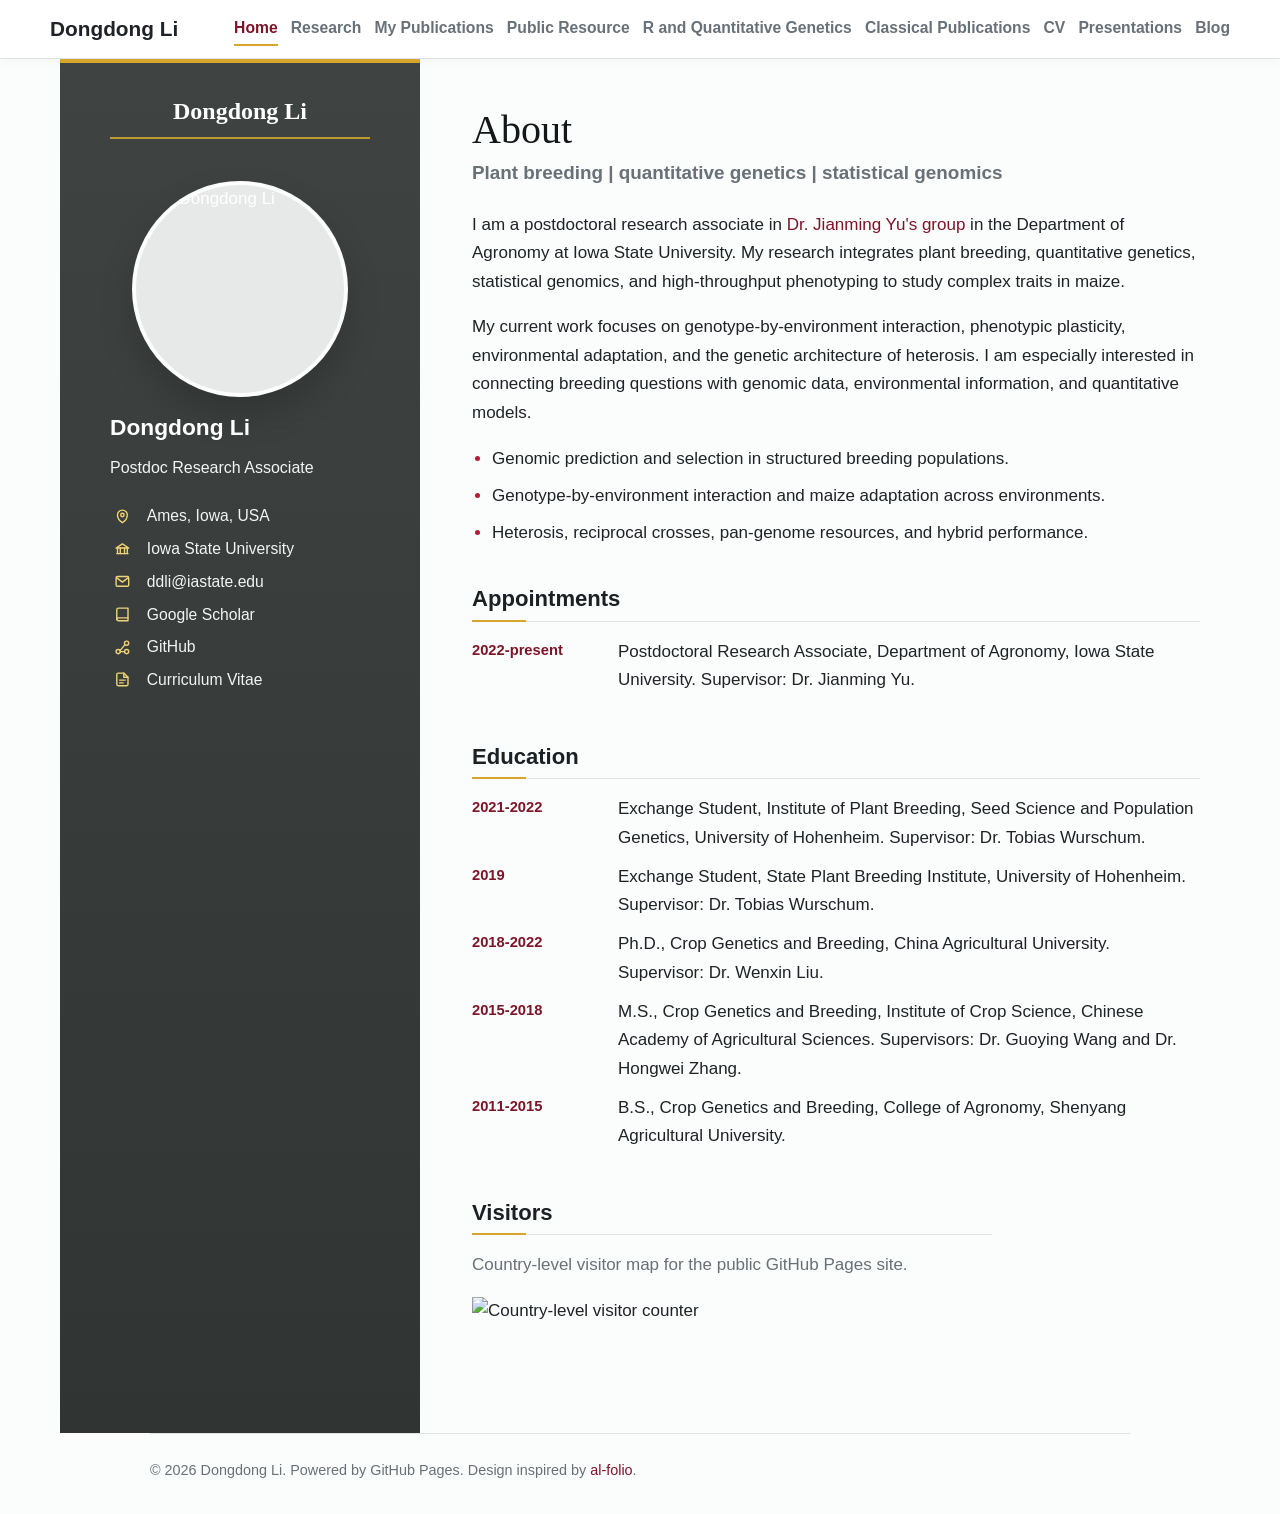
==== index.html @ 4d4f45b5 "Add personal academic website" ====
<!doctype html>
<html lang="en">
  <head>
    <meta charset="utf-8">
    <meta name="viewport" content="width=device-width, initial-scale=1">
    <title>Dongdong Li</title>
    <meta
      name="description"
      content="Dr. Dongdong Li, Postdoctoral Research Associate in plant breeding, quantitative genetics, and statistical genomics at Iowa State University."
    >
    <meta name="author" content="Dongdong Li">
    <meta property="og:title" content="Dongdong Li">
    <meta
      property="og:description"
      content="Plant breeding, quantitative genetics, statistical genomics, genomic prediction, and maize complex traits."
    >
    <meta property="og:type" content="website">
    <meta property="og:url" content="https://dongdongli-genetics.github.io/">
    <link rel="canonical" href="https://dongdongli-genetics.github.io/">
    <link rel="stylesheet" href="styles.css">
    <script type="application/ld+json">
      {
        "@context": "https://schema.org",
        "@type": "Person",
        "name": "Dongdong Li",
        "honorificPrefix": "Dr.",
        "jobTitle": "Postdoctoral Research Associate",
        "affiliation": {
          "@type": "CollegeOrUniversity",
          "name": "Iowa State University"
        },
        "department": "Department of Agronomy",
        "email": "mailto:ddli@iastate.edu",
        "url": "https://dongdongli-genetics.github.io/",
        "sameAs": [
          "https://github.com/dongdongli-genetics",
          "https://scholar.google.com/citations?user=GjhLVrcAAAAJ&hl=en",
          "https://www.agron.iastate.edu/people/li-dongdong/",
          "https://sites.google.com/iastate.edu/dongdong-li/home"
        ],
        "knowsAbout": [
          "Plant breeding",
          "Quantitative genetics",
          "Statistical genomics",
          "Genomic prediction",
          "Genome-wide association studies",
          "Genotype-by-environment interaction",
          "Heterosis",
          "Maize genetics"
        ]
      }
    </script>
  </head>
  <body>
    <a class="skip-link" href="#main">Skip to content</a>

    <header class="site-header">
      <nav class="nav" aria-label="Primary navigation">
        <a class="site-title" href="index.html">Dongdong Li</a>
        <button class="nav-toggle" type="button" aria-label="Open navigation" aria-expanded="false">
          <span></span>
          <span></span>
          <span></span>
        </button>
        <div class="nav-links">
          <a href="index.html" aria-current="page">Home</a>
          <a href="research.html">Research</a>
          <a href="my-publications.html">My Publications</a>
          <a href="public-resource.html">Public Resource</a>
          <a href="r-quantitative-genetics.html">R and Quantitative Genetics</a>
          <a href="classical-publication.html">Classical Publications</a>
          <a href="cv.html">CV</a>
          <a href="presentations-lectures-meetings.html">Presentations</a>
          <a href="blog.html">Blog</a>
        </div>
      </nav>
    </header>

    <main id="main" class="home-page">
      <div class="home-layout">
        <aside class="home-sidebar" aria-label="Profile and contact information">
          <div class="sidebar-inner">
            <h1 class="sidebar-title">Dongdong Li</h1>
            <img
              class="sidebar-photo"
              src="https://www.agron.iastate.edu/files/2023/05/Dongdong_20Li-300x296.png"
              alt="Dr. Dongdong Li"
              width="300"
              height="296"
            >
            <h2 class="sidebar-name">Dongdong Li</h2>
            <p class="sidebar-bio">
              Postdoc Research Associate
            </p>
            <ul class="sidebar-links">
              <li>
                <span class="side-icon" aria-hidden="true">
                  <svg viewBox="0 0 24 24" focusable="false">
                    <path d="M12 21s7-4.4 7-11a7 7 0 0 0-14 0c0 6.6 7 11 7 11z"></path>
                    <circle cx="12" cy="10" r="2.4"></circle>
                  </svg>
                </span>
                <span>Ames, Iowa, USA</span>
              </li>
              <li>
                <a href="https://www.agron.iastate.edu/people/li-dongdong/" target="_blank" rel="noopener noreferrer">
                  <span class="side-icon" aria-hidden="true">
                    <svg viewBox="0 0 24 24" focusable="false">
                      <path d="M3 10h18L12 4 3 10z"></path>
                      <path d="M5 10v8"></path>
                      <path d="M9 10v8"></path>
                      <path d="M15 10v8"></path>
                      <path d="M19 10v8"></path>
                      <path d="M4 18h16"></path>
                    </svg>
                  </span>
                  <span>Iowa State University</span>
                </a>
              </li>
              <li>
                <a href="mailto:ddli@iastate.edu">
                  <span class="side-icon" aria-hidden="true">
                    <svg viewBox="0 0 24 24" focusable="false">
                      <rect x="3" y="5" width="18" height="14" rx="2"></rect>
                      <path d="M4 7l8 6 8-6"></path>
                    </svg>
                  </span>
                  <span>ddli@iastate.edu</span>
                </a>
              </li>
              <li>
                <a href="https://scholar.google.com/citations?user=GjhLVrcAAAAJ&hl=en" target="_blank" rel="noopener noreferrer">
                  <span class="side-icon" aria-hidden="true">
                    <svg viewBox="0 0 24 24" focusable="false">
                      <path d="M4 19.5A2.5 2.5 0 0 1 6.5 17H20"></path>
                      <path d="M6.5 3H20v18H6.5A2.5 2.5 0 0 1 4 18.5v-13A2.5 2.5 0 0 1 6.5 3z"></path>
                    </svg>
                  </span>
                  <span>Google Scholar</span>
                </a>
              </li>
              <li>
                <a href="https://github.com/dongdongli-genetics" target="_blank" rel="noopener noreferrer">
                  <span class="side-icon" aria-hidden="true">
                    <svg viewBox="0 0 24 24" focusable="false">
                      <circle cx="6" cy="18" r="3"></circle>
                      <circle cx="18" cy="6" r="3"></circle>
                      <circle cx="18" cy="18" r="3"></circle>
                      <path d="M8.6 16.6l6.8-8.2"></path>
                      <path d="M9 18h6"></path>
                    </svg>
                  </span>
                  <span>GitHub</span>
                </a>
              </li>
              <li>
                <a href="cv.html">
                  <span class="side-icon" aria-hidden="true">
                    <svg viewBox="0 0 24 24" focusable="false">
                      <path d="M14 3H6a2 2 0 0 0-2 2v14a2 2 0 0 0 2 2h12a2 2 0 0 0 2-2V9z"></path>
                      <path d="M14 3v6h6"></path>
                      <path d="M8 13h8"></path>
                      <path d="M8 17h5"></path>
                    </svg>
                  </span>
                  <span>Curriculum Vitae</span>
                </a>
              </li>
            </ul>
          </div>
        </aside>

        <div class="home-content">
          <section class="section first-section" aria-labelledby="about-title">
            <h1 id="about-title">About</h1>
            <p class="subtitle">
              Plant breeding | quantitative genetics | statistical genomics
            </p>

            <p>
              I am a postdoctoral research associate in
              <a href="https://www.agron.iastate.edu/people/jianming-yu/" target="_blank" rel="noopener noreferrer">Dr. Jianming Yu's group</a>
              in the Department of Agronomy at Iowa State University. My research integrates plant
              breeding, quantitative genetics, statistical genomics, and high-throughput phenotyping
              to study complex traits in maize.
            </p>

            <p>
              My current work focuses on genotype-by-environment interaction, phenotypic plasticity,
              environmental adaptation, and the genetic architecture of heterosis. I am especially
              interested in connecting breeding questions with genomic data, environmental information,
              and quantitative models.
            </p>

            <ul class="compact-list focus-list">
              <li>Genomic prediction and selection in structured breeding populations.</li>
              <li>Genotype-by-environment interaction and maize adaptation across environments.</li>
              <li>Heterosis, reciprocal crosses, pan-genome resources, and hybrid performance.</li>
            </ul>
          </section>

          <section class="section" aria-labelledby="appointments-title">
            <h2 id="appointments-title">Appointments</h2>
            <div class="timeline">
              <p><span>2022-present</span> Postdoctoral Research Associate, Department of Agronomy, Iowa State University. Supervisor: Dr. Jianming Yu.</p>
            </div>
          </section>

          <section class="section" aria-labelledby="education-title">
            <h2 id="education-title">Education</h2>
            <div class="timeline">
              <p><span>2021-2022</span> Exchange Student, Institute of Plant Breeding, Seed Science and Population Genetics, University of Hohenheim. Supervisor: Dr. Tobias Wurschum.</p>
              <p><span>2019</span> Exchange Student, State Plant Breeding Institute, University of Hohenheim. Supervisor: Dr. Tobias Wurschum.</p>
              <p><span>2018-2022</span> Ph.D., Crop Genetics and Breeding, China Agricultural University. Supervisor: Dr. Wenxin Liu.</p>
              <p><span>2015-2018</span> M.S., Crop Genetics and Breeding, Institute of Crop Science, Chinese Academy of Agricultural Sciences. Supervisors: Dr. Guoying Wang and Dr. Hongwei Zhang.</p>
              <p><span>2011-2015</span> B.S., Crop Genetics and Breeding, College of Agronomy, Shenyang Agricultural University.</p>
            </div>
          </section>

          <section class="section visitor-section" aria-labelledby="visitors-title">
            <h2 id="visitors-title">Visitors</h2>
            <p class="muted-text">Country-level visitor map for the public GitHub Pages site.</p>
            <img
              class="visitor-counter"
              src="https://github-visitor-counter-tau.vercel.app/api?username=dongdongli-genetics&project=personal-website&displayMode=flagMap&mapSize=medium&theme=transparent&label=Visitors&showcount=true"
              alt="Country-level visitor counter"
              loading="lazy"
            >
          </section>
        </div>
      </div>
    </main>

    <footer class="site-footer">
      <p>&copy; <span id="year"></span> Dongdong Li. Powered by GitHub Pages. Design inspired by <a href="https://github.com/alshedivat/al-folio" target="_blank" rel="noopener noreferrer">al-folio</a>.</p>
    </footer>

    <script src="script.js"></script>
  </body>
</html>
---- styles.css ----
:root {
  --text: #1f2328;
  --muted: #687078;
  --light: #f5f7f8;
  --border: #dde3e7;
  --accent: #b31b34;
  --accent-dark: #7e1427;
  --gold: #d6a72c;
  --teal: #2b7a78;
  --sidebar: #3f4442;
  --sidebar-dark: #303534;
  --page: #fbfcfc;
  --surface: #fff;
  --max-width: 980px;
}

* {
  box-sizing: border-box;
}

html {
  scroll-behavior: smooth;
}

body {
  margin: 0;
  background: var(--page);
  color: var(--text);
  font-family: Aptos, -apple-system, BlinkMacSystemFont, "Segoe UI", Roboto, Helvetica, Arial, sans-serif;
  font-size: 17px;
  line-height: 1.68;
}

a {
  color: var(--accent-dark);
  text-decoration: none;
}

a:hover {
  color: var(--accent);
  text-decoration: underline;
}

.skip-link {
  position: absolute;
  left: 1rem;
  top: -4rem;
  z-index: 20;
  background: var(--text);
  color: #fff;
  padding: 0.55rem 0.8rem;
}

.skip-link:focus {
  top: 1rem;
}

.site-header {
  border-bottom: 1px solid var(--border);
  background: rgba(255, 255, 255, 0.98);
  box-shadow: 0 1px 12px rgba(31, 35, 40, 0.04);
}

.nav {
  display: flex;
  align-items: center;
  justify-content: space-between;
  gap: 1rem;
  width: min(100% - 2rem, 1180px);
  min-height: 58px;
  margin: 0 auto;
}

.site-title {
  color: var(--text);
  font-size: 1.3rem;
  font-weight: 700;
}

.site-title:hover {
  color: var(--text);
  text-decoration: none;
}

.nav-links {
  display: flex;
  align-items: center;
  justify-content: flex-end;
  flex-wrap: wrap;
  gap: 0.82rem;
  font-size: 0.98rem;
  font-weight: 700;
}

.nav-links a {
  color: var(--muted);
  border-bottom: 2px solid transparent;
  padding: 0.15rem 0;
}

.nav-links a:hover {
  color: var(--accent-dark);
}

.nav-links a[aria-current="page"] {
  color: var(--accent-dark);
  border-bottom-color: var(--gold);
}

.nav-toggle {
  display: none;
  width: 38px;
  height: 38px;
  border: 1px solid var(--border);
  border-radius: 4px;
  background: #fff;
}

.nav-toggle span {
  display: block;
  width: 17px;
  height: 2px;
  margin: 4px auto;
  background: var(--muted);
}

.page {
  width: min(100% - 2rem, var(--max-width));
  margin: 0 auto;
  padding: 2.5rem 0 3rem;
}

.home-page {
  width: min(100% - 2rem, 1160px);
  margin: 0 auto;
}

.home-layout {
  display: grid;
  grid-template-columns: minmax(290px, 360px) minmax(0, 1fr);
  align-items: stretch;
  min-height: calc(100vh - 58px);
}

.home-sidebar {
  border-top: 4px solid var(--gold);
  background: linear-gradient(180deg, var(--sidebar) 0%, var(--sidebar-dark) 100%);
  color: #fff;
  padding: 2.15rem 2rem 2.65rem;
}

.sidebar-inner {
  width: min(100%, 260px);
  margin: 0 auto;
}

.sidebar-title {
  margin: 0 0 2.6rem;
  border-bottom: 2px solid rgba(214, 167, 44, 0.85);
  padding-bottom: 0.7rem;
  color: #fff;
  font-size: 1.5rem;
  font-weight: 700;
  line-height: 1.2;
  text-align: center;
}

.sidebar-photo {
  display: block;
  width: 216px;
  height: 216px;
  margin: 0 auto 1rem;
  border: 4px solid rgba(255, 255, 255, 0.92);
  border-radius: 50%;
  background: #e7e8e8;
  box-shadow: 0 18px 34px rgba(0, 0, 0, 0.18);
  object-fit: cover;
  object-position: center top;
}

.sidebar-name {
  margin: 0 0 0.85rem;
  border-bottom: 0;
  padding-bottom: 0;
  color: #fff;
  font-size: 1.42rem;
  font-weight: 700;
}

.sidebar-name::after {
  display: none;
}

.sidebar-bio {
  margin-bottom: 1.65rem;
  color: rgba(255, 255, 255, 0.94);
  font-size: 1rem;
  line-height: 1.5;
}

.sidebar-links {
  display: grid;
  gap: 0.82rem;
  margin: 0;
  padding: 0;
  list-style: none;
}

.sidebar-links li,
.sidebar-links a {
  display: flex;
  align-items: center;
  gap: 0.75rem;
  min-width: 0;
  color: rgba(255, 255, 255, 0.94);
  font-size: 0.98rem;
  line-height: 1.25;
}

.sidebar-links a:hover {
  color: #f4d477;
  text-decoration: underline;
}

.side-icon {
  display: inline-flex;
  flex: 0 0 1.55rem;
  align-items: center;
  justify-content: center;
  min-width: 1.55rem;
  color: #f1d278;
}

.side-icon svg {
  width: 1.05rem;
  height: 1.05rem;
  fill: none;
  stroke: currentColor;
  stroke-linecap: round;
  stroke-linejoin: round;
  stroke-width: 2;
}

.home-content {
  max-width: 780px;
  padding: 3rem 0 3.5rem 3.25rem;
}

.home-content h1 {
  font-size: 2.5rem;
}

.home-content .section {
  clear: none;
}

.home-content .first-section {
  padding-top: 0;
}

.intro {
  min-height: 310px;
}

.profile {
  float: right;
  width: 245px;
  margin: 0 0 1.25rem 2rem;
  color: var(--muted);
  font-size: 0.92rem;
  text-align: center;
}

.profile img {
  width: 210px;
  height: 210px;
  margin: 0 auto 0.8rem;
  border-radius: 4px;
  object-fit: cover;
  object-position: center top;
}

.profile p {
  margin: 0.3rem 0;
}

h1,
h2,
h3,
p {
  margin-top: 0;
}

h1 {
  margin-bottom: 0.35rem;
  color: #14171a;
  font-family: Georgia, "Times New Roman", serif;
  font-size: 2.65rem;
  font-weight: 500;
  line-height: 1.15;
}

.page-title {
  margin-bottom: 1.05rem;
  border-bottom: 1px solid var(--border);
  padding-bottom: 0.45rem;
  font-size: 2.35rem;
}

.subtitle {
  margin-bottom: 1.55rem;
  color: var(--muted);
  font-size: 1.18rem;
  font-weight: 600;
  line-height: 1.45;
}

.lead {
  max-width: 760px;
  margin: 0 0 1.9rem;
  color: #3e474f;
  font-size: 1.08rem;
  line-height: 1.62;
}

h2 {
  position: relative;
  margin-bottom: 1rem;
  border-bottom: 1px solid var(--border);
  padding-bottom: 0.42rem;
  color: #1b2024;
  font-size: 1.38rem;
  font-weight: 650;
  line-height: 1.3;
}

h2::after {
  position: absolute;
  bottom: -1px;
  left: 0;
  width: 54px;
  height: 2px;
  background: var(--gold);
  content: "";
}

h3 {
  margin-bottom: 0.35rem;
  font-size: 1rem;
  font-weight: 700;
}

.section {
  clear: both;
  padding-top: 2.35rem;
}

.first-section {
  padding-top: 0.25rem;
}

.link-row {
  display: flex;
  flex-wrap: wrap;
  gap: 0.35rem 0.85rem;
  margin-top: 1.25rem;
}

.link-row a {
  font-size: 0.95rem;
}

.focus-list {
  margin-top: 1rem;
}

.compact-list {
  margin: 0;
  padding-left: 1.25rem;
}

.compact-list li::marker {
  color: var(--accent);
}

.compact-list li + li {
  margin-top: 0.55rem;
}

.compact-list a {
  overflow-wrap: anywhere;
}

.methods,
.muted-text {
  color: var(--muted);
}

.news-list p {
  display: grid;
  grid-template-columns: 130px minmax(0, 1fr);
  gap: 1rem;
  margin-bottom: 0.55rem;
}

.news-list time {
  color: var(--muted);
  font-size: 0.92rem;
}

.section-heading {
  display: flex;
  align-items: baseline;
  justify-content: space-between;
  gap: 1rem;
  border-bottom: 1px solid var(--border);
  margin-bottom: 1rem;
}

.section-heading h2 {
  border-bottom: 0;
  margin-bottom: 0;
}

.section-heading h2::after {
  display: none;
}

.section-heading .page-title {
  border-bottom: 0;
  margin-bottom: 0;
}

.section-heading a {
  color: var(--muted);
  font-size: 0.92rem;
}

.publication-list {
  margin: 0;
  padding-left: 1.4rem;
}

.publication-list li {
  padding-left: 0.4rem;
  margin-bottom: 1.35rem;
}

.publication-list p {
  margin-bottom: 0.25rem;
}

.pub-title {
  color: var(--text);
  font-weight: 700;
}

.timeline p {
  display: grid;
  grid-template-columns: 130px minmax(0, 1fr);
  gap: 1rem;
  margin-bottom: 0.65rem;
}

.timeline span {
  color: var(--accent-dark);
  font-size: 0.92rem;
  font-weight: 700;
}

.event-list {
  display: grid;
  gap: 0.95rem;
  margin: 0;
  padding: 0;
  list-style: none;
}

.event-list li {
  display: grid;
  grid-template-columns: 130px minmax(0, 1fr);
  gap: 1rem;
  border-bottom: 1px solid var(--border);
  padding-bottom: 0.9rem;
}

.award-card {
  display: grid;
  grid-template-columns: 130px minmax(0, 1fr);
  gap: 1rem;
  border-left: 4px solid var(--gold);
  background: #fff8e3;
  padding: 1rem 1.1rem;
  box-shadow: 0 10px 24px rgba(31, 35, 40, 0.06);
}

.event-date {
  color: var(--accent-dark);
  font-size: 0.92rem;
  font-weight: 700;
}

.event-note {
  display: inline-block;
  margin-top: 0.2rem;
  color: var(--muted);
  font-size: 0.96rem;
  font-style: italic;
}

.page-timeline {
  margin-top: 1.25rem;
}

.quote {
  margin: 0 0 1.8rem;
  border-left: 3px solid var(--accent);
  padding-left: 1rem;
  color: var(--muted);
  font-style: italic;
}

.quote cite {
  display: block;
  margin-top: 0.4rem;
  font-style: normal;
}

.resource-columns {
  display: grid;
  grid-template-columns: repeat(2, minmax(0, 1fr));
  gap: 2rem;
}

.resource-columns ul {
  margin: 0;
  padding-left: 1.15rem;
}

.visitor-section {
  max-width: 520px;
}

.visitor-counter {
  display: block;
  max-width: 100%;
  min-height: 80px;
  margin-top: 0.75rem;
}

.research-figure {
  margin: 1rem 0 0;
}

.research-figure img {
  display: block;
  max-width: 100%;
  border: 1px solid var(--border);
  border-radius: 4px;
  background: #fff;
  box-shadow: 0 12px 28px rgba(31, 35, 40, 0.08);
}

.research-figure figcaption {
  margin-top: 0.45rem;
  color: var(--muted);
  font-size: 0.9rem;
}

.blog-list article {
  border-bottom: 1px solid var(--border);
  padding: 0 0 1.3rem;
  margin-bottom: 1.4rem;
}

.blog-list time {
  display: block;
  margin-bottom: 0.2rem;
  color: var(--muted);
  font-size: 0.92rem;
}

.blog-list h2 {
  border-bottom: 0;
  margin-bottom: 0.45rem;
  padding-bottom: 0;
  font-size: 1.28rem;
}

.blog-list h2::after {
  display: none;
}

.site-footer {
  width: min(100% - 2rem, var(--max-width));
  margin: 0 auto;
  border-top: 1px solid var(--border);
  padding: 1.5rem 0 2rem;
  color: var(--muted);
  font-size: 0.9rem;
}

.site-footer p {
  margin: 0;
}

@media (max-width: 760px) {
  .nav {
    min-height: 54px;
  }

  .nav-toggle {
    display: inline-block;
  }

  .nav-links {
    position: absolute;
    left: 1rem;
    right: 1rem;
    top: 62px;
    display: none;
    flex-direction: column;
    align-items: flex-start;
    gap: 0;
    border: 1px solid var(--border);
    border-radius: 4px;
    background: #fff;
    box-shadow: 0 14px 30px rgba(0, 0, 0, 0.08);
  }

  .nav-links.is-open {
    display: flex;
  }

  .nav-links a {
    width: 100%;
    padding: 0.75rem 1rem;
  }

  .nav-links a + a {
    border-top: 1px solid var(--border);
  }

  .page {
    padding-top: 1.6rem;
  }

  .home-page {
    width: 100%;
  }

  .home-layout {
    display: block;
    min-height: 0;
  }

  .home-sidebar {
    padding: 1.7rem 1.25rem 2rem;
  }

  .sidebar-inner {
    max-width: 310px;
  }

  .sidebar-title {
    margin-bottom: 1.8rem;
  }

  .sidebar-photo {
    width: 180px;
    height: 180px;
  }

  .home-content {
    max-width: none;
    padding: 1.8rem 1rem 2.5rem;
  }

  .home-content h1,
  .page-title {
    font-size: 2.15rem;
  }

  .lead {
    font-size: 1rem;
  }

  .profile {
    float: none;
    width: auto;
    margin: 0 0 1.5rem;
    text-align: left;
  }

  .profile img {
    width: 170px;
    height: 170px;
    margin-left: 0;
  }

  h1 {
    font-size: 2.15rem;
  }

  .news-list p,
  .timeline p,
  .event-list li,
  .award-card,
  .resource-columns {
    display: block;
  }

  .news-list time,
  .timeline span,
  .event-date {
    display: block;
    margin-bottom: 0.1rem;
  }

  .section-heading {
    display: block;
  }

  .section-heading a {
    display: inline-block;
    margin-top: 0.35rem;
  }
}
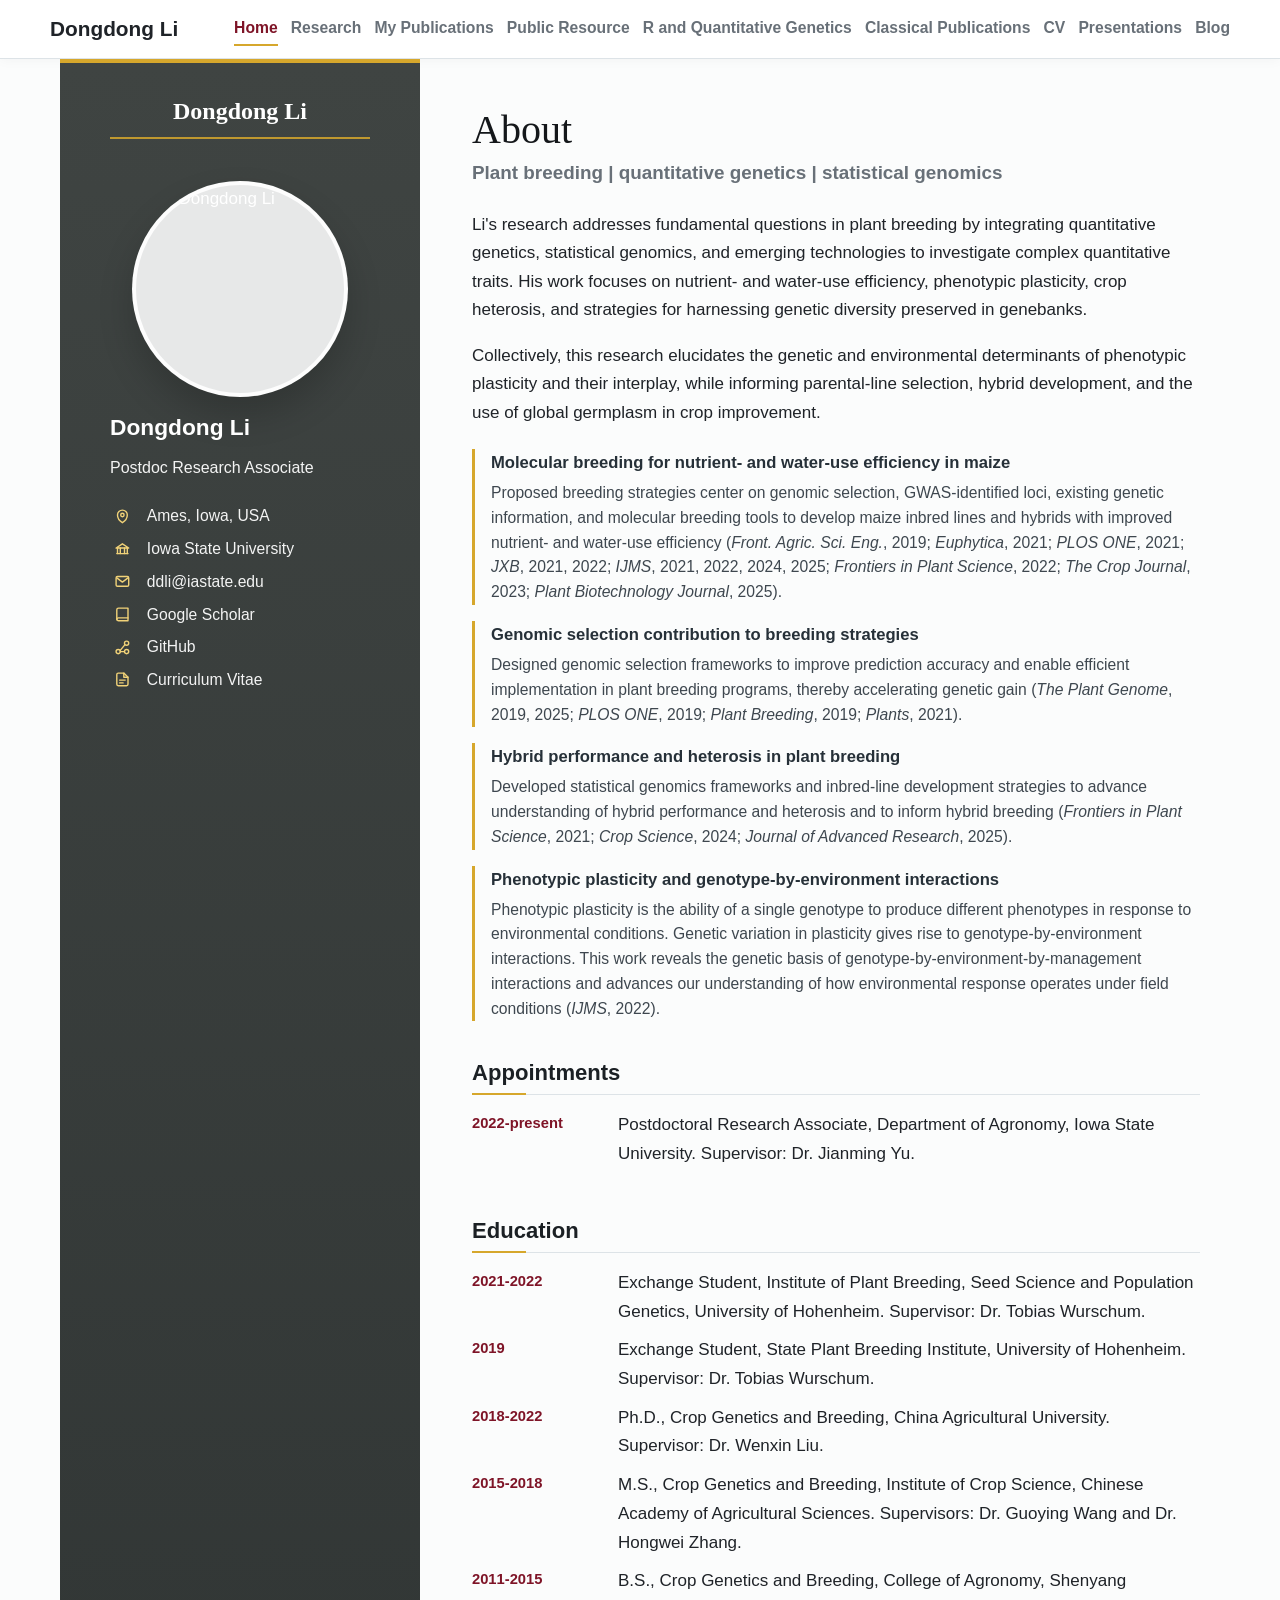
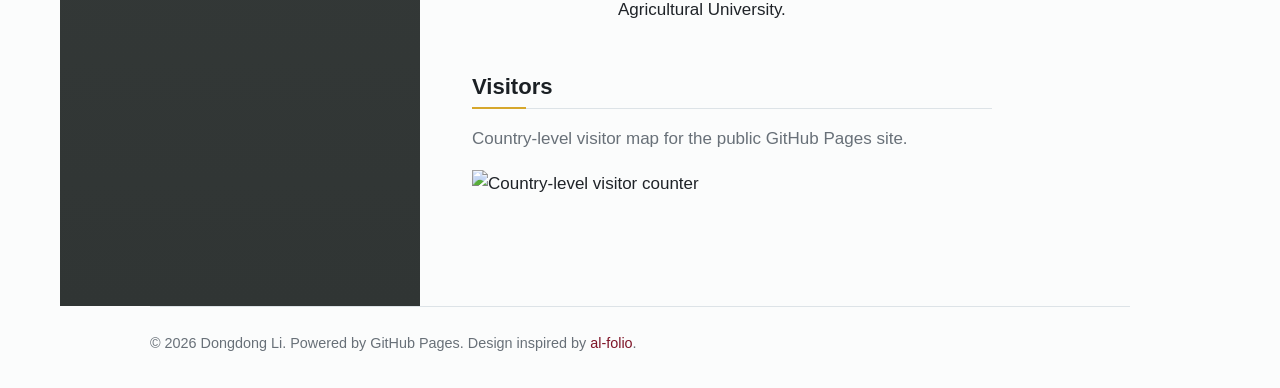
==== commit f7b7d93c: "Update homepage research summary" ====
--- a/index.html
+++ b/index.html
@@ -178,25 +178,65 @@
             </p>
 
             <p>
-              I am a postdoctoral research associate in
-              <a href="https://www.agron.iastate.edu/people/jianming-yu/" target="_blank" rel="noopener noreferrer">Dr. Jianming Yu's group</a>
-              in the Department of Agronomy at Iowa State University. My research integrates plant
-              breeding, quantitative genetics, statistical genomics, and high-throughput phenotyping
-              to study complex traits in maize.
+              Li's research addresses fundamental questions in plant breeding by integrating
+              quantitative genetics, statistical genomics, and emerging technologies to investigate
+              complex quantitative traits. His work focuses on nutrient- and water-use efficiency,
+              phenotypic plasticity, crop heterosis, and strategies for harnessing genetic diversity
+              preserved in genebanks.
             </p>
 
             <p>
-              My current work focuses on genotype-by-environment interaction, phenotypic plasticity,
-              environmental adaptation, and the genetic architecture of heterosis. I am especially
-              interested in connecting breeding questions with genomic data, environmental information,
-              and quantitative models.
-            </p>
-
-            <ul class="compact-list focus-list">
-              <li>Genomic prediction and selection in structured breeding populations.</li>
-              <li>Genotype-by-environment interaction and maize adaptation across environments.</li>
-              <li>Heterosis, reciprocal crosses, pan-genome resources, and hybrid performance.</li>
-            </ul>
+              Collectively, this research elucidates the genetic and environmental determinants of
+              phenotypic plasticity and their interplay, while informing parental-line selection,
+              hybrid development, and the use of global germplasm in crop improvement.
+            </p>
+
+            <div class="research-summary">
+              <section aria-labelledby="maize-efficiency-title">
+                <h3 id="maize-efficiency-title">Molecular breeding for nutrient- and water-use efficiency in maize</h3>
+                <p>
+                  Proposed breeding strategies center on genomic selection, GWAS-identified loci,
+                  existing genetic information, and molecular breeding tools to develop maize inbred
+                  lines and hybrids with improved nutrient- and water-use efficiency
+                  (<em>Front. Agric. Sci. Eng.</em>, 2019; <em>Euphytica</em>, 2021;
+                  <em>PLOS ONE</em>, 2021; <em>JXB</em>, 2021, 2022; <em>IJMS</em>, 2021, 2022,
+                  2024, 2025; <em>Frontiers in Plant Science</em>, 2022; <em>The Crop Journal</em>,
+                  2023; <em>Plant Biotechnology Journal</em>, 2025).
+                </p>
+              </section>
+
+              <section aria-labelledby="genomic-selection-title">
+                <h3 id="genomic-selection-title">Genomic selection contribution to breeding strategies</h3>
+                <p>
+                  Designed genomic selection frameworks to improve prediction accuracy and enable
+                  efficient implementation in plant breeding programs, thereby accelerating genetic
+                  gain (<em>The Plant Genome</em>, 2019, 2025; <em>PLOS ONE</em>, 2019;
+                  <em>Plant Breeding</em>, 2019; <em>Plants</em>, 2021).
+                </p>
+              </section>
+
+              <section aria-labelledby="heterosis-summary-title">
+                <h3 id="heterosis-summary-title">Hybrid performance and heterosis in plant breeding</h3>
+                <p>
+                  Developed statistical genomics frameworks and inbred-line development strategies to
+                  advance understanding of hybrid performance and heterosis and to inform hybrid
+                  breeding (<em>Frontiers in Plant Science</em>, 2021; <em>Crop Science</em>, 2024;
+                  <em>Journal of Advanced Research</em>, 2025).
+                </p>
+              </section>
+
+              <section aria-labelledby="plasticity-summary-title">
+                <h3 id="plasticity-summary-title">Phenotypic plasticity and genotype-by-environment interactions</h3>
+                <p>
+                  Phenotypic plasticity is the ability of a single genotype to produce different
+                  phenotypes in response to environmental conditions. Genetic variation in plasticity
+                  gives rise to genotype-by-environment interactions. This work reveals the genetic
+                  basis of genotype-by-environment-by-management interactions and advances our
+                  understanding of how environmental response operates under field conditions
+                  (<em>IJMS</em>, 2022).
+                </p>
+              </section>
+            </div>
           </section>
 
           <section class="section" aria-labelledby="appointments-title">
--- a/styles.css
+++ b/styles.css
@@ -396,6 +396,30 @@
   color: var(--muted);
 }
 
+.research-summary {
+  display: grid;
+  gap: 1rem;
+  margin-top: 1.35rem;
+}
+
+.research-summary section {
+  border-left: 3px solid var(--gold);
+  padding-left: 1rem;
+}
+
+.research-summary h3 {
+  margin-bottom: 0.25rem;
+  color: #263038;
+  font-size: 1.04rem;
+}
+
+.research-summary p {
+  margin-bottom: 0;
+  color: #3e474f;
+  font-size: 0.98rem;
+  line-height: 1.58;
+}
+
 .news-list p {
   display: grid;
   grid-template-columns: 130px minmax(0, 1fr);
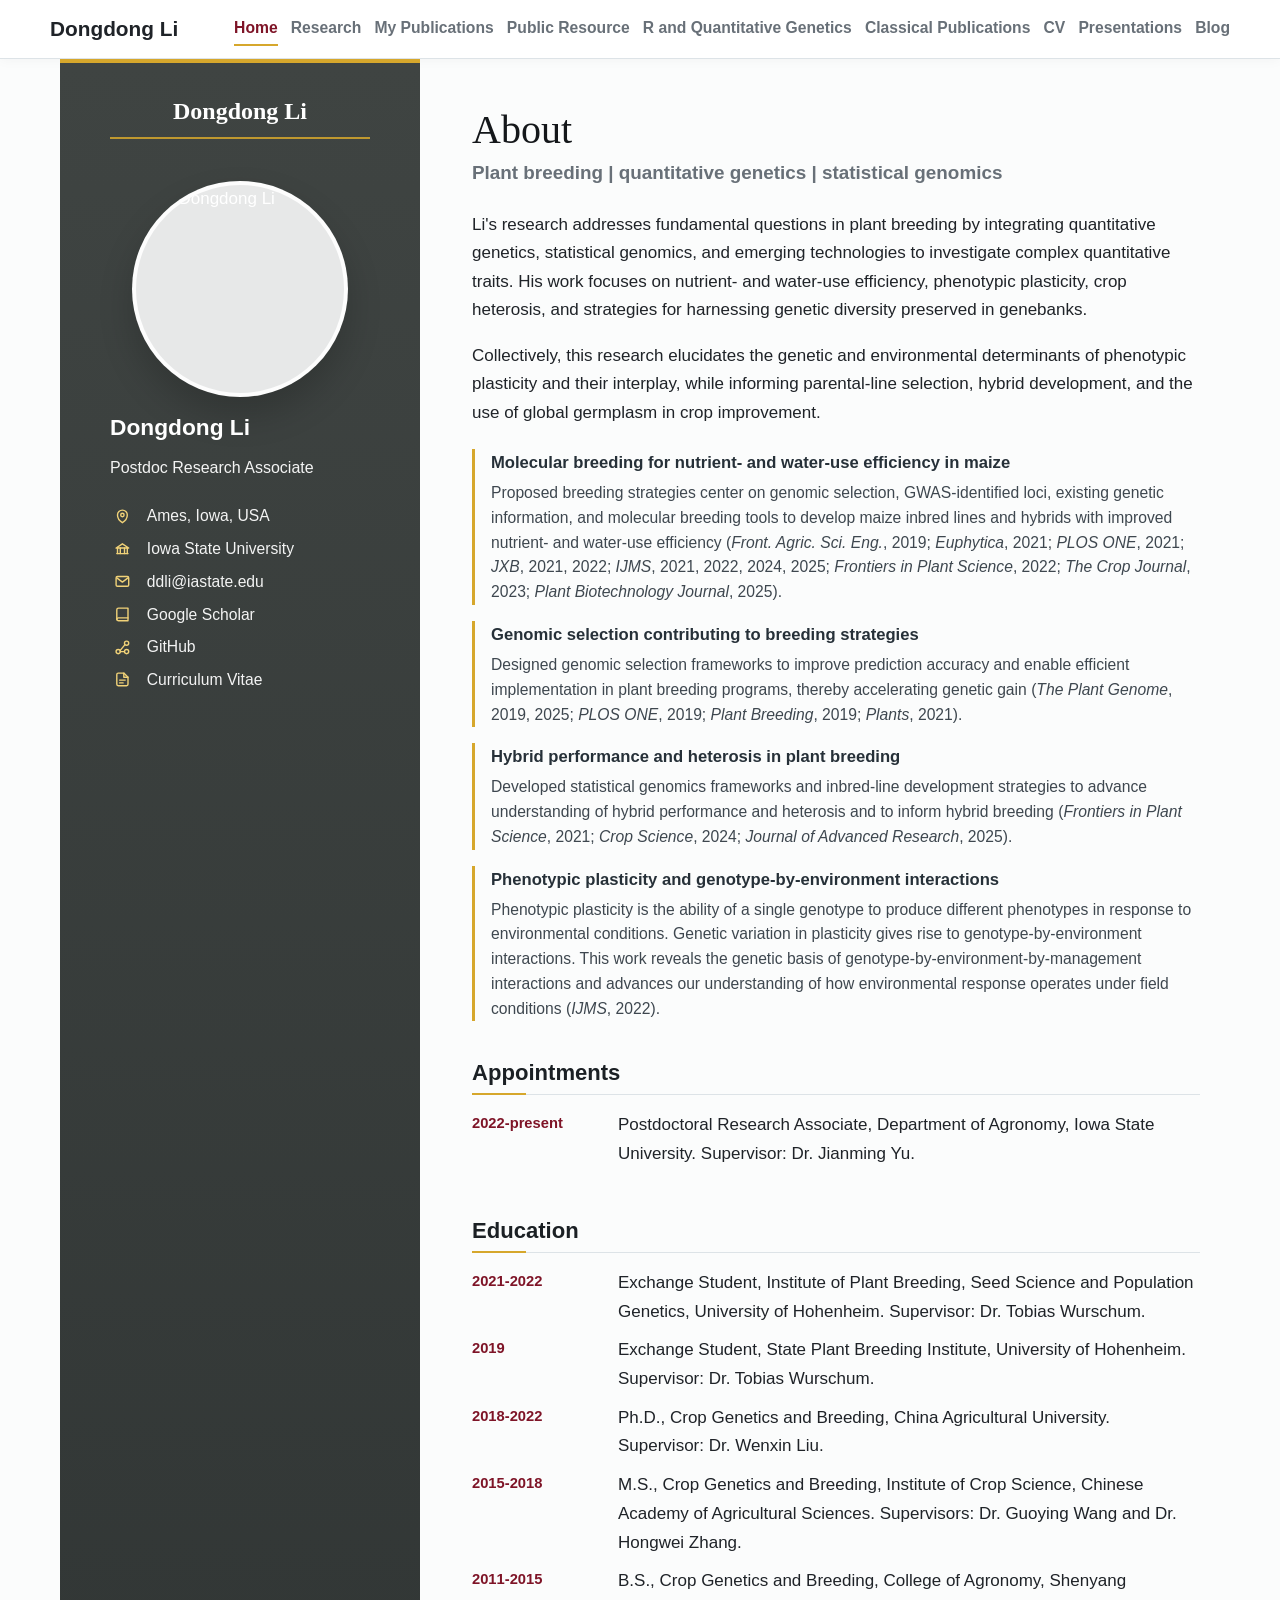
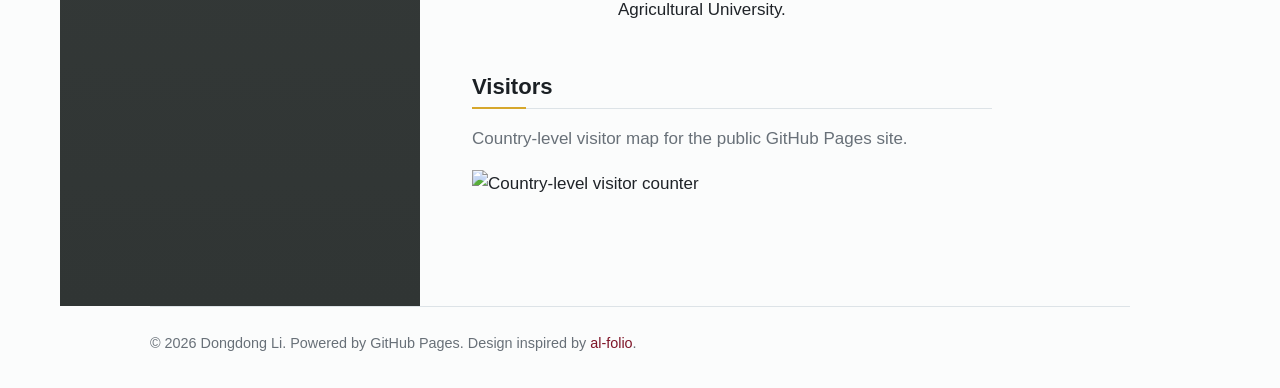
==== commit f495c5b5: "Update homepage research summary" ====
--- a/index.html
+++ b/index.html
@@ -206,7 +206,7 @@
               </section>
 
               <section aria-labelledby="genomic-selection-title">
-                <h3 id="genomic-selection-title">Genomic selection contribution to breeding strategies</h3>
+                <h3 id="genomic-selection-title">Genomic selection contributing to breeding strategies</h3>
                 <p>
                   Designed genomic selection frameworks to improve prediction accuracy and enable
                   efficient implementation in plant breeding programs, thereby accelerating genetic
